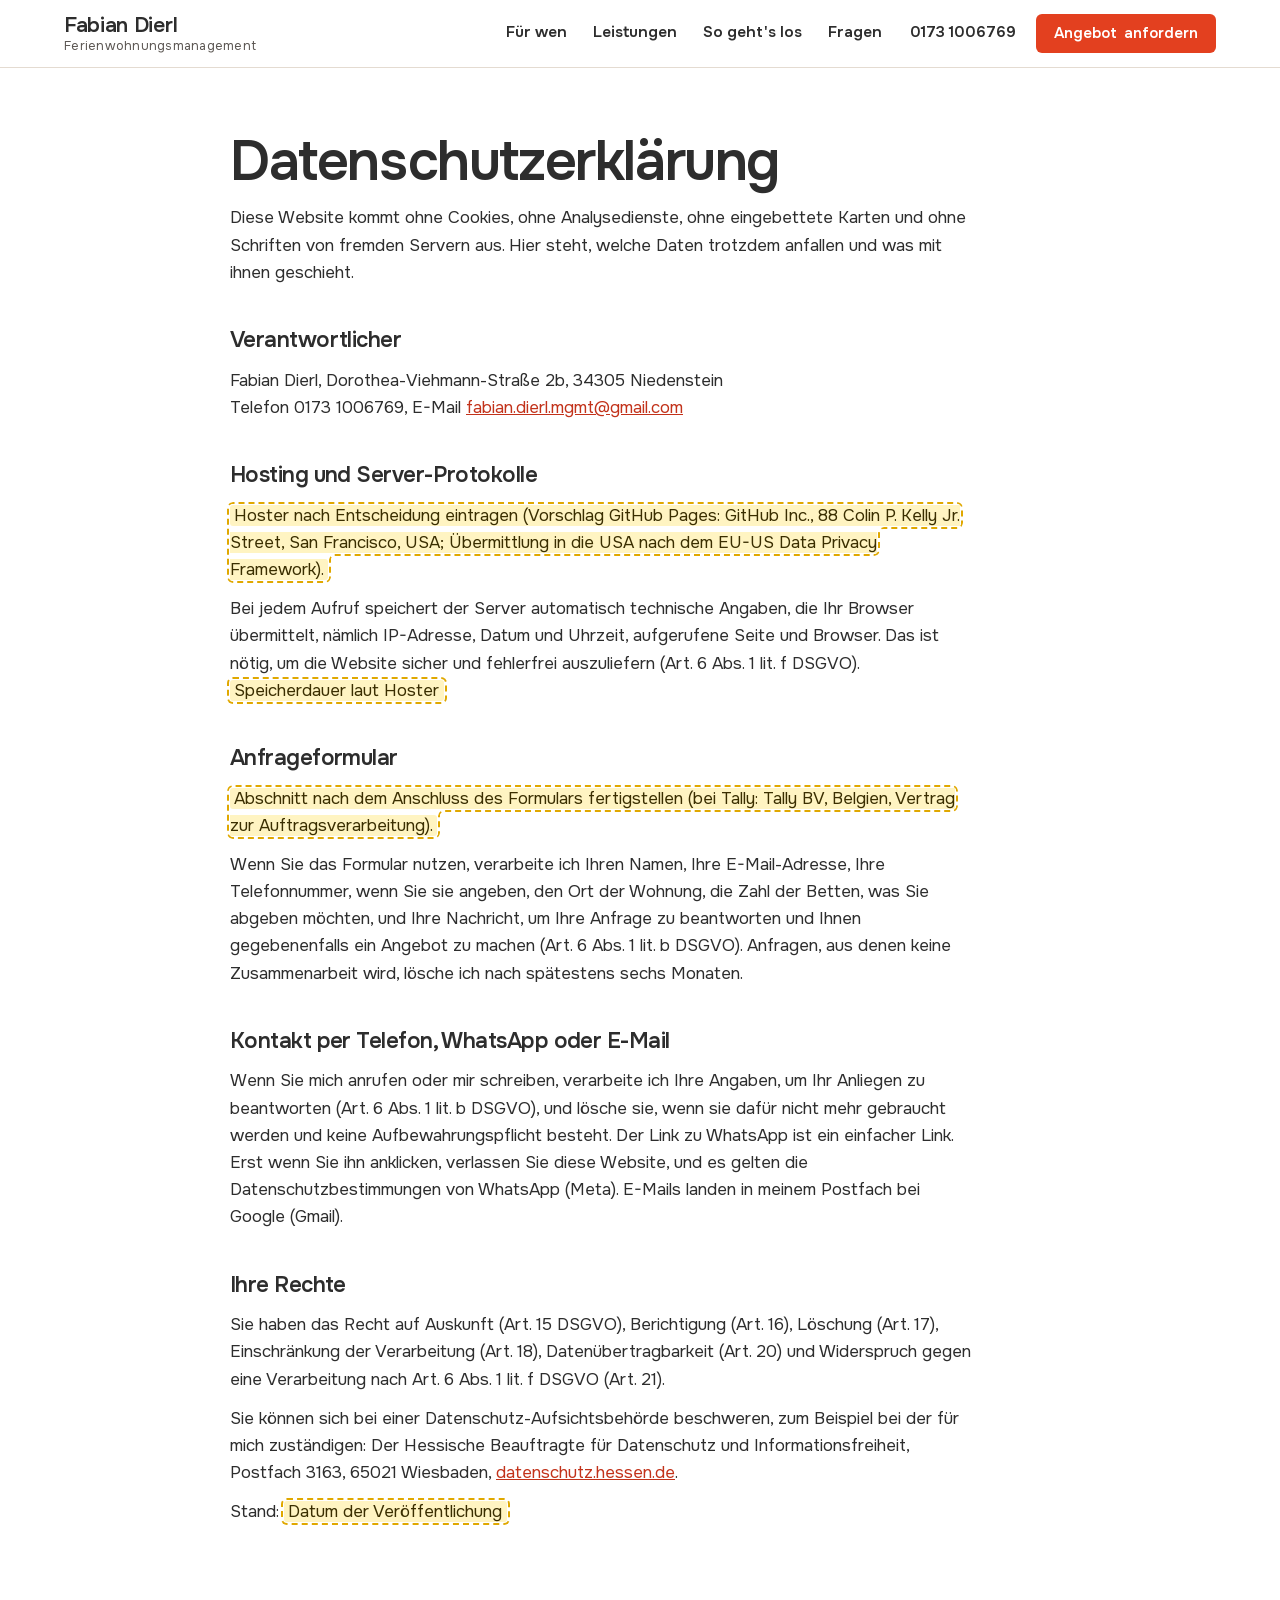
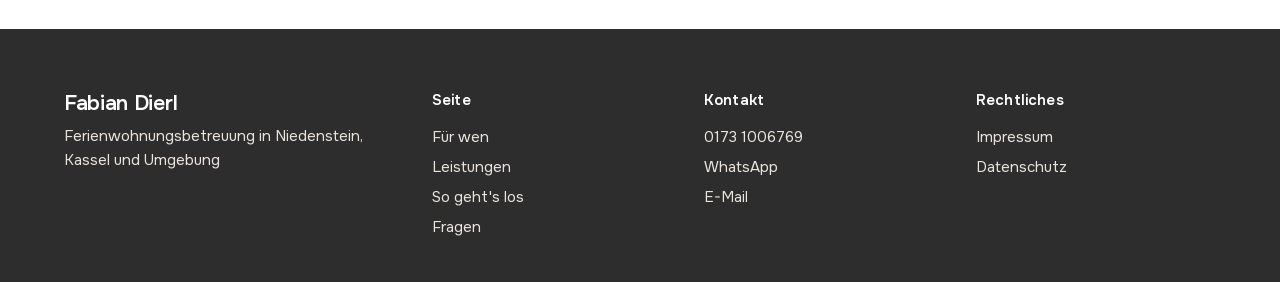
==== datenschutz.html @ 7e33e14a "Vorschau der Website für Fabian Dierl Co-Authored-By: Claude Opus 5.5 <noreply@anthropic.com>" ====
<!doctype html>
<html lang="de">
<head>
<meta charset="utf-8">
<meta name="viewport" content="width=device-width, initial-scale=1, viewport-fit=cover">
<title>Datenschutzerklärung | Fabian Dierl</title>
<meta name="robots" content="noindex">
<link rel="icon" href="favicon.svg" type="image/svg+xml">
<meta name="theme-color" content="#ffffff">
<link rel="stylesheet" href="bude.css">
</head>
<body>
<a class="skip" href="#inhalt">Zum Inhalt</a>
<header class="nav ist-unten">
  <a class="marke" href="index.html" aria-label="Fabian Dierl, zur Startseite">
    <span class="marke__name">Fabian Dierl</span>
    <span class="marke__zusatz">Ferienwohnungsmanagement</span>
  </a>
  <nav class="nav__links" aria-label="Hauptmenü">
    <a href="index.html#wege">Für wen</a>
    <a href="index.html#leistungen">Leistungen</a>
    <a href="index.html#ablauf">So geht's los</a>
    <a href="index.html#fragen">Fragen</a>
  </nav>
  <div class="nav__aktion">
    <a class="nav__tel" href="tel:+491731006769">0173 1006769</a>
    <a class="knopf knopf--klein" href="index.html#anfrage">Angebot<span class="nav__lang"> anfordern</span></a>
  </div>
</header>
<main id="inhalt">
  <section class="recht">
    <div class="wrap schmal">
    <h1>Datenschutzerklärung</h1>
    <p>Diese Website kommt ohne Cookies, ohne Analysedienste, ohne eingebettete Karten und ohne Schriften von fremden Servern aus. Hier steht, welche Daten trotzdem anfallen und was mit ihnen geschieht.</p>

    <h2>Verantwortlicher</h2>
    <p>Fabian Dierl, Dorothea-Viehmann-Straße 2b, 34305 Niedenstein<br>Telefon 0173 1006769, E-Mail <a href="mailto:fabian.dierl.mgmt@gmail.com">fabian.dierl.mgmt@gmail.com</a></p>

    <h2>Hosting und Server-Protokolle</h2>
    <p><span class="luecke">Hoster nach Entscheidung eintragen (Vorschlag GitHub Pages: GitHub Inc., 88 Colin P. Kelly Jr. Street, San Francisco, USA; Übermittlung in die USA nach dem EU-US Data Privacy Framework).</span></p>
    <p>Bei jedem Aufruf speichert der Server automatisch technische Angaben, die Ihr Browser übermittelt, nämlich IP-Adresse, Datum und Uhrzeit, aufgerufene Seite und Browser. Das ist nötig, um die Website sicher und fehlerfrei auszuliefern (Art. 6 Abs. 1 lit. f DSGVO). <span class="luecke">Speicherdauer laut Hoster</span></p>

    <h2>Anfrageformular</h2>
    <p><span class="luecke">Abschnitt nach dem Anschluss des Formulars fertigstellen (bei Tally: Tally BV, Belgien, Vertrag zur Auftragsverarbeitung).</span></p>
    <p>Wenn Sie das Formular nutzen, verarbeite ich Ihren Namen, Ihre E-Mail-Adresse, Ihre Telefonnummer, wenn Sie sie angeben, den Ort der Wohnung, die Zahl der Betten, was Sie abgeben möchten, und Ihre Nachricht, um Ihre Anfrage zu beantworten und Ihnen gegebenenfalls ein Angebot zu machen (Art. 6 Abs. 1 lit. b DSGVO). Anfragen, aus denen keine Zusammenarbeit wird, lösche ich nach spätestens sechs Monaten.</p>

    <h2>Kontakt per Telefon, WhatsApp oder E-Mail</h2>
    <p>Wenn Sie mich anrufen oder mir schreiben, verarbeite ich Ihre Angaben, um Ihr Anliegen zu beantworten (Art. 6 Abs. 1 lit. b DSGVO), und lösche sie, wenn sie dafür nicht mehr gebraucht werden und keine Aufbewahrungspflicht besteht. Der Link zu WhatsApp ist ein einfacher Link. Erst wenn Sie ihn anklicken, verlassen Sie diese Website, und es gelten die Datenschutzbestimmungen von WhatsApp (Meta). E-Mails landen in meinem Postfach bei Google (Gmail).</p>

    <h2>Ihre Rechte</h2>
    <p>Sie haben das Recht auf Auskunft (Art. 15 DSGVO), Berichtigung (Art. 16), Löschung (Art. 17), Einschränkung der Verarbeitung (Art. 18), Datenübertragbarkeit (Art. 20) und Widerspruch gegen eine Verarbeitung nach Art. 6 Abs. 1 lit. f DSGVO (Art. 21).</p>
    <p>Sie können sich bei einer Datenschutz-Aufsichtsbehörde beschweren, zum Beispiel bei der für mich zuständigen: Der Hessische Beauftragte für Datenschutz und Informationsfreiheit, Postfach 3163, 65021 Wiesbaden, <a href="https://datenschutz.hessen.de">datenschutz.hessen.de</a>.</p>
    <p>Stand: <span class="luecke">Datum der Veröffentlichung</span></p>
    </div>
  </section>
</main>
<footer class="fuss">
  <div class="wrap fuss__spalten">
    <div>
      <p class="marke__name">Fabian Dierl</p>
      <p>Ferienwohnungsbetreuung in Niedenstein, Kassel und Umgebung</p>
    </div>
    <div>
      <h3>Seite</h3>
      <a href="index.html#wege">Für wen</a><a href="index.html#leistungen">Leistungen</a><a href="index.html#ablauf">So geht's los</a><a href="index.html#fragen">Fragen</a>
    </div>
    <div>
      <h3>Kontakt</h3>
      <a href="tel:+491731006769">0173 1006769</a><a href="https://wa.me/491731006769" rel="noopener">WhatsApp</a><a href="mailto:fabian.dierl.mgmt@gmail.com">E-Mail</a>
    </div>
    <div>
      <h3>Rechtliches</h3>
      <a href="impressum.html">Impressum</a><a href="datenschutz.html">Datenschutz</a>
    </div>
  </div>
</footer>
</body>
</html>
---- bude.css ----
/* Fabian Dierl, Fassung 17.11.2026: Aufbau nach houst.com, Stil nach superbude.com
   (weißer Grund, Markerschrift in Großbuchstaben, ein kräftiges Rot, gezeichnete Figur, rote Leiste unten).
   Schriften lokal, kein Abruf bei fremden Servern. */

@font-face { font-family: "Onest"; font-weight: 400 600; font-display: swap; src: url(schriften/Onest-latin.woff2) format("woff2");
  unicode-range: U+0000-00FF, U+0131, U+0152-0153, U+02BB-02BC, U+02C6, U+02DA, U+02DC, U+0304, U+0308, U+0329, U+2000-206F, U+20AC, U+2122, U+2191, U+2193, U+2212, U+2215, U+FEFF, U+FFFD; }
@font-face { font-family: "Onest"; font-weight: 400 600; font-display: swap; src: url(schriften/Onest-latin-ext.woff2) format("woff2");
  unicode-range: U+0100-02BA, U+02BD-02C5, U+02C7-02CC, U+02CE-02D7, U+02DD-02FF, U+1E00-1E9F, U+2020, U+20A0-20AB, U+20AD-20C4, U+2113, U+2C60-2C7F, U+A720-A7FF; }

:root {
  --rot: #e3401f;          /* Akzent, Knöpfe, Leiste */
  --rot-dunkel: #c2321a;
  --tinte: #2d2d2d;        /* Schrift, Fuß */
  --grau: #5c5753;
  --sand: #f7f1ea;         /* zweite Fläche */
  --linie: #e4dbd1;
  --weiss: #fff;
  --titel: "Onest", system-ui, -apple-system, "Segoe UI", sans-serif;
  --text: "Onest", system-ui, -apple-system, "Segoe UI", sans-serif;
  --rand: clamp(16px, 5vw, 64px);
  --breite: 1180px;
  --leiste-h: 0px;
  color-scheme: light;
}

*, *::before, *::after { box-sizing: border-box; }
html { scroll-behavior: smooth; scroll-padding-top: 90px; -webkit-text-size-adjust: 100%; }
body { margin: 0; background: var(--weiss); color: var(--tinte); font: 400 17px/1.6 var(--text); padding-bottom: var(--leiste-h); overflow-x: clip; }
img { max-width: 100%; height: auto; display: block; }
a { color: inherit; }
h1, h2 { font-family: var(--titel); font-weight: 600; letter-spacing: -.025em; line-height: 1.08; margin: 0; text-wrap: balance; }
h2 { font-size: clamp(30px, 4.2vw, 52px); }
h3 { font: 600 20px/1.3 var(--text); margin: 0; }
p { margin: 0; }
.sr { position: absolute; width: 1px; height: 1px; overflow: hidden; clip: rect(0 0 0 0); white-space: nowrap; }
.skip { position: absolute; left: 12px; top: -60px; background: var(--tinte); color: #fff; padding: 10px 14px; z-index: 50; border-radius: 6px; }
.skip:focus { top: 12px; }
:focus-visible { outline: 3px solid var(--rot); outline-offset: 3px; }

.wrap { width: min(var(--breite), 100% - 2 * var(--rand)); margin-inline: auto; }
.schmal { width: min(820px, 100% - 2 * var(--rand)); }

/* Knöpfe: kantig mit kleinem Radius, treten beim Überfahren hervor, drücken beim Klick */
.knopf { display: inline-flex; align-items: center; justify-content: center; gap: .5em; background: var(--rot); color: #fff; text-decoration: none; font: 600 17px/1 var(--text);
  padding: 17px 26px; border: 0; border-radius: 6px; cursor: pointer; transition: background .15s ease, transform .12s ease; }
.knopf:hover { background: var(--rot-dunkel); transform: translateY(-2px); }
.knopf:active { transform: translateY(1px); }
.knopf--klein { padding: 12px 18px; font-size: 15px; }
.knopf--breit { width: 100%; }
.knopf--weiss { background: #fff; color: var(--rot); }
.knopf--weiss:hover { background: #fff3ef; }

/* Leiste ganz oben mit vier Fakten (Superbude: Bewertung, Bestpreis, Storno) */
.ticker { background: var(--sand); border-bottom: 1px solid var(--linie); font-size: 14px; overflow: hidden; }
.ticker__band { display: flex; justify-content: center; gap: 44px; padding: 9px var(--rand); white-space: nowrap; }
.ticker__band span { color: var(--rot); margin-right: 4px; }
@media (max-width: 1100px) {
  .ticker__band { justify-content: flex-start; width: max-content; animation: laufen 32s linear infinite; }
  .ticker__band::after { content: ""; }
}
@keyframes laufen { from { transform: translateX(0); } to { transform: translateX(-50%); } }

/* Kopf */
.nav { position: sticky; top: 0; z-index: 30; display: flex; align-items: center; gap: 28px; padding: 14px var(--rand); background: rgba(255,255,255,.96); border-bottom: 1px solid transparent; transition: border-color .2s; }
.nav.ist-unten { border-bottom-color: var(--linie); }
.marke { text-decoration: none; display: grid; line-height: 1; }
.marke__name { font: 600 21px/1 var(--titel); letter-spacing: -.015em; }
.marke__zusatz { font-size: 12.5px; color: var(--grau); margin-top: 4px; letter-spacing: .02em; }
.nav__links { display: flex; gap: 26px; margin-left: auto; }
.nav__links a, .nav__tel { text-decoration: none; font-weight: 600; font-size: 15.5px; background: linear-gradient(var(--rot), var(--rot)) 0 100% / 0 2px no-repeat; transition: background-size .2s ease; padding-bottom: 2px; }
.nav__links a:hover, .nav__tel:hover { background-size: 100% 2px; }
.nav__aktion { display: flex; align-items: center; gap: 20px; }
@media (max-width: 980px) { .nav__links { display: none; } .nav__aktion { margin-left: auto; } }
@media (max-width: 560px) { .nav__tel { display: none; } .nav .knopf--klein { white-space: nowrap; padding: 10px 12px; font-size: 14px; } .marke__name { font-size: 19px; } .nav { padding-block: 10px; } }

/* Start: Foto über die ganze Breite, weiße Karte mit Anfrage (Houst) */
.start { position: relative; min-height: min(760px, calc(100svh - 110px)); display: flex; align-items: center; padding: 48px var(--rand); }
.start__bild { position: absolute; inset: 0; width: 100%; height: 100%; object-fit: cover; object-position: 60% 50%; }
.start__karte { position: relative; background: #fff; width: min(600px, 100%); padding: 40px 40px 32px; border-radius: 10px; margin-left: max(0px, calc((100% - var(--breite)) / 2)); }
.start h1 { font-size: clamp(32px, 3.5vw, 50px); }
.start__lead { margin-top: 16px; font-size: 18px; color: var(--grau); }
.schnell { margin-top: 24px; border-top: 2px dashed var(--linie); padding-top: 20px; }
.schnell__frage { font-weight: 600; margin-bottom: 12px; }
.schnell__felder { display: grid; grid-template-columns: 1fr auto; gap: 12px; margin-bottom: 14px; }
.schnell__tel { margin-top: 12px; font-size: 15px; color: var(--grau); text-align: center; }
.schnell__tel a { color: var(--tinte); font-weight: 600; }
@media (max-width: 720px) {
  .start { display: block; padding: 0; min-height: 0; }
  .start__bild { position: static; height: 190px; }
  .start__karte { width: auto; margin: -36px 12px 0; padding: 22px 18px 20px; }
  .start h1 { font-size: 30px; }
  .start__lead { font-size: 16px; margin-top: 10px; }
  .schnell { margin-top: 14px; padding-top: 12px; }
  .schnell__frage { margin-bottom: 8px; }
  .schnell__tel { margin-top: 8px; }
}
@media (max-width: 380px) { .schnell__felder { grid-template-columns: 1fr; } .nav__lang { display: none; } }
@media (min-width: 721px) and (max-height: 760px) {
  .start { min-height: 0; padding-block: 20px; }
  .start__karte { padding: 22px 30px 16px; width: min(640px, 100%); }
  .start h1 { font-size: 36px; }
  .start__lead { font-size: 16.5px; margin-top: 10px; }
  .schnell { margin-top: 14px; padding-top: 12px; }
  .schnell__frage { margin-bottom: 8px; }
  .schnell__tel { margin-top: 8px; }
}

/* Felder */
.feld { display: grid; gap: 6px; font-size: 14px; font-weight: 600; }
.feld input, .feld select, .feld textarea { font: 400 16px/1.4 var(--text); color: var(--tinte); width: 100%; padding: 13px 14px; border: 2px solid var(--linie); border-radius: 6px; background: #fff; }
.feld select { appearance: none; background: #fff url("data:image/svg+xml,%3Csvg xmlns='http://www.w3.org/2000/svg' width='14' height='9'%3E%3Cpath d='M1 1l6 6 6-6' fill='none' stroke='%232d2d2d' stroke-width='2'/%3E%3C/svg%3E") no-repeat right 14px center; padding-right: 38px; }
.feld input:focus, .feld select:focus, .feld textarea:focus { border-color: var(--tinte); outline: none; }
.zaehler { display: flex; align-items: center; border: 2px solid var(--linie); border-radius: 6px; background: #fff; height: 50px; }
.zaehler button { width: 46px; height: 100%; border: 0; background: none; font: 600 22px/1 var(--text); color: var(--tinte); cursor: pointer; border-radius: 4px; }
.zaehler button:hover { color: var(--rot); }
.zaehler button:disabled { color: #c9c1b8; cursor: default; }
.zaehler output { min-width: 38px; text-align: center; font: 600 18px/1 var(--text); }

/* Rotes Band: was wegfällt, Zeile für Zeile durchgestrichen */
.band--rot { background: var(--rot); color: #fff; padding: clamp(64px, 9vw, 110px) 0; }
.weg { display: grid; grid-template-columns: 1fr 1.3fr; gap: 48px; align-items: start; }
.weg h2 { color: #fff; }
.weg__liste { list-style: none; margin: 0; padding: 0; font-size: clamp(20px, 2.3vw, 27px); line-height: 1.35; }
.weg__liste li { padding: 6px 0; text-decoration: line-through; text-decoration-thickness: 3px; text-decoration-color: rgba(255,255,255,.9); }
.weg__liste.ist-bereit li { text-decoration-color: transparent; transition: text-decoration-color .45s ease, opacity .45s ease; }
.weg__liste.ist-bereit li.ist-weg { text-decoration-color: rgba(255,255,255,.9); opacity: .75; }
.weg__schluss { grid-column: 2; font: 600 clamp(30px, 3.6vw, 44px)/1.1 var(--titel); letter-spacing: -.015em; margin-top: -24px; }
@media (max-width: 820px) { .weg { grid-template-columns: 1fr; gap: 24px; } .weg__schluss { grid-column: 1; margin-top: 0; } }

/* Abschnitte */
.abschnitt { padding: clamp(72px, 10vw, 128px) 0; }
.abschnitt--sand { background: var(--sand); }
.abschnitt h2 { text-align: center; }
.vorspann { max-width: 640px; margin: 18px auto 0; text-align: center; font-size: 18.5px; color: var(--grau); }

/* Reiter: drei Lagen */
.reiter { margin-top: 44px; }
.reiter__leiste { display: flex; justify-content: center; gap: 8px; flex-wrap: wrap; border-bottom: 2px solid var(--linie); }
.reiter__leiste button { font: 600 17px/1.2 var(--text); color: var(--grau); background: none; border: 0; padding: 14px 18px; margin-bottom: -2px; border-bottom: 4px solid transparent; cursor: pointer; }
.reiter__leiste button:hover { color: var(--tinte); }
.reiter__leiste button[aria-selected="true"] { color: var(--tinte); border-bottom-color: var(--rot); }
.reiter__feld { display: grid; grid-template-columns: 1fr 1fr; gap: clamp(28px, 5vw, 64px); align-items: center; padding-top: 48px; }
.reiter__feld[hidden] { display: none; }
.reiter__feld img { width: 100%; aspect-ratio: 4 / 3; object-fit: cover; border-radius: 10px; }
.reiter__text h3 { font: 600 clamp(26px, 2.6vw, 32px)/1.15 var(--titel); letter-spacing: -.015em; }
.reiter__geld { margin: 20px 0 26px; padding-left: 16px; border-left: 4px solid var(--rot); color: var(--grau); }
@media (max-width: 820px) {
  .reiter__feld { grid-template-columns: 1fr; padding-top: 28px; }
  .reiter__feld img { order: -1; aspect-ratio: 3 / 2; }
  .reiter__leiste { justify-content: flex-start; flex-wrap: nowrap; overflow-x: auto; scrollbar-width: none; }
  .reiter__leiste button { white-space: nowrap; padding-inline: 12px; font-size: 16px; }
}

/* Liste mit gezeichnetem roten Strich vor jedem Punkt */
.haken { list-style: none; margin: 20px 0 0; padding: 0; display: grid; gap: 12px; }
.haken li { position: relative; padding-left: 34px; }
.haken li::before { content: ""; position: absolute; left: 0; top: .5em; width: 20px; height: 12px;
  background: url("data:image/svg+xml,%3Csvg xmlns='http://www.w3.org/2000/svg' viewBox='0 0 20 12'%3E%3Cpath d='M2 6l5 4.5L18 1.5' fill='none' stroke='%23e3401f' stroke-width='2.4'/%3E%3C/svg%3E") no-repeat center / contain; }

/* Leistungen: Raster mit runden Strich-Symbolen (Superbude: What we are made of) */
.raster { list-style: none; margin: 56px 0 0; padding: 0; display: grid; grid-template-columns: repeat(3, 1fr); gap: 44px 40px; }
.raster li { text-align: center; }
.raster h3 { margin-top: 14px; font: 600 20px/1.2 var(--titel); letter-spacing: -.015em; }
.raster p { margin-top: 8px; color: var(--grau); max-width: 30ch; margin-inline: auto; }
.ikon { width: 74px; height: 74px; padding: 14px; border-radius: 50%; background: var(--tinte); fill: none; stroke: #fff; stroke-width: 2.6; stroke-linecap: round; stroke-linejoin: round; transition: transform .2s ease, background .2s ease; }
.raster li:hover .ikon { background: var(--rot); }
.ikon--klein { width: 40px; height: 40px; padding: 8px; flex: none; }
@media (max-width: 860px) { .raster { grid-template-columns: repeat(2, 1fr); gap: 36px 20px; } }
@media (max-width: 480px) { .raster { grid-template-columns: 1fr; } }

/* Stimmen */
.stimme { max-width: 820px; margin: 44px auto 0; text-align: center; }
.stimme blockquote { margin: 0; }
.stimme blockquote p { font: 500 clamp(21px, 2.2vw, 27px)/1.45 var(--titel); letter-spacing: -.01em; text-wrap: pretty; }
.stimme figcaption { margin-top: 22px; color: var(--grau); }
.stimme figcaption b { display: block; color: var(--tinte); font-size: 18px; }

/* Zwei Spalten */
.zwei { display: grid; grid-template-columns: 1.1fr .9fr; gap: clamp(32px, 6vw, 80px); align-items: center; }
.zwei h2, .zwei .vorspann { text-align: left; margin-left: 0; }
.zwei__bild { width: 100%; aspect-ratio: 4 / 5; object-fit: cover; border-radius: 10px; }
.listen { display: grid; grid-template-columns: 1fr 1fr; gap: 28px; margin-top: 34px; }
.listen h3 { font: 600 19px/1.25 var(--titel); letter-spacing: -.015em; }
@media (max-width: 900px) { .zwei { grid-template-columns: 1fr; } .zwei__bild { aspect-ratio: 3 / 2; } }
@media (max-width: 560px) { .listen { grid-template-columns: 1fr; } }

/* Ablauf: drei Schritte mit Markerwort statt Nummer */
.schritte { list-style: none; margin: 52px 0 44px; padding: 0; display: grid; grid-template-columns: repeat(3, 1fr); gap: 40px; counter-reset: s; }
.schritte li { position: relative; padding-top: 18px; border-top: 3px solid var(--tinte); }
.schritte h3 { font: 600 26px/1.1 var(--titel); letter-spacing: -.015em; color: var(--rot); }
.schritte p { margin-top: 10px; color: var(--grau); }
#ablauf .wrap { text-align: center; }
#ablauf .schritte { text-align: left; }
@media (max-width: 820px) { .schritte { grid-template-columns: 1fr; gap: 28px; } }

/* Orte groß in Markerschrift */
.orte { margin: 40px auto 0; max-width: 980px; text-align: center; font: 600 clamp(22px, 2.8vw, 34px)/1.45 var(--titel); letter-spacing: -.015em; }
.orte span { color: var(--rot); margin: 0 .2em; }

/* Fragen */
.faq { margin-top: 40px; border-top: 2px solid var(--tinte); }
.faq details { border-bottom: 2px solid var(--linie); }
.faq summary { list-style: none; cursor: pointer; display: flex; justify-content: space-between; gap: 16px; padding: 20px 0; font-weight: 600; font-size: 18.5px; }
.faq summary::-webkit-details-marker { display: none; }
.faq summary::after { content: "+"; font: 400 30px/.8 var(--text); color: var(--rot); transition: transform .2s ease; flex: none; }
.faq details[open] summary::after { transform: rotate(45deg); }
.faq details p { padding: 0 0 22px; color: var(--grau); max-width: 64ch; }

/* Anfrage */
.zwei--anfrage { align-items: start; }
.kontaktwege { display: grid; gap: 14px; margin-top: 30px; }
.kontaktwege a { display: flex; align-items: center; gap: 14px; text-decoration: none; font-weight: 600; font-size: 18px; overflow-wrap: anywhere; }
.kontaktwege a:hover { color: var(--rot); }
.formular { background: #fff; border-radius: 10px; padding: clamp(20px, 3vw, 34px); display: grid; gap: 16px; border: 2px solid var(--tinte); }
.formular__reihe { display: grid; grid-template-columns: 1fr 1fr; gap: 14px; align-items: end; }
.formular__reihe:first-of-type { grid-template-columns: 1fr auto; }
.formular__fehler { color: var(--rot-dunkel); font-weight: 600; }
.klein { font-size: 14px; color: var(--grau); }
@media (max-width: 560px) { .formular__reihe { grid-template-columns: 1fr; } }

/* Schluss */
.schluss { background: var(--rot); color: #fff; text-align: center; padding: clamp(72px, 10vw, 120px) var(--rand); }
.schluss h2 { font-size: clamp(40px, 7vw, 84px); margin-bottom: 30px; }

/* Fuß, dunkelgrau (Superbude) */
.fuss { background: var(--tinte); color: #e9e4de; padding: 64px 0 40px; font-size: 15px; }
.fuss__spalten { display: grid; grid-template-columns: 1.4fr 1fr 1fr 1fr; gap: 32px; }
.fuss h3 { font: 600 15px/1 var(--titel); letter-spacing: .01em; color: #fff; margin-bottom: 14px; }
.fuss a { display: block; text-decoration: none; padding: 3px 0; }
.fuss a:hover { color: #fff; text-decoration: underline; }
.fuss .marke__name { color: #fff; margin-bottom: 10px; }
.fuss__klein { margin-top: 40px; font-size: 13px; color: #b5aea6; }
@media (max-width: 720px) { .fuss__spalten { grid-template-columns: 1fr 1fr; } .fuss__spalten > :first-child { grid-column: 1 / -1; } }

/* Rote Leiste unten (Superbude „Jetzt Preise checken“) */
.leiste { position: fixed; left: 0; right: 0; bottom: 0; z-index: 40; background: var(--rot); color: #fff; display: flex; align-items: center; gap: 18px;
  padding: 12px var(--rand); padding-bottom: max(12px, env(safe-area-inset-bottom)); transform: translateY(110%); transition: transform .3s ease; }
.leiste.ist-da { transform: none; }
.leiste select { font: 600 16px/1 var(--text); color: #fff; background: transparent url("data:image/svg+xml,%3Csvg xmlns='http://www.w3.org/2000/svg' width='14' height='9'%3E%3Cpath d='M1 1l6 6 6-6' fill='none' stroke='white' stroke-width='2'/%3E%3C/svg%3E") no-repeat right 4px center;
  border: 0; appearance: none; padding: 10px 26px 10px 0; cursor: pointer; }
.leiste select option { color: var(--tinte); }
.zaehler--leiste { border: 0; background: rgba(255,255,255,.14); height: 44px; margin-left: auto; }
.zaehler--leiste button, .zaehler--leiste output { color: #fff; }
.zaehler--leiste button:hover { color: #fff; background: rgba(255,255,255,.18); }
.zaehler--leiste button:disabled { color: rgba(255,255,255,.4); background: none; }
.leiste__einheit { font-size: 14px; margin-left: 4px; }
.leiste__los { white-space: nowrap; font: 600 17px/1 var(--text); color: var(--rot); background: #fff; border: 0; border-radius: 6px; padding: 14px 22px; cursor: pointer; transition: transform .12s ease; }
.leiste__los:hover { transform: translateY(-2px); }
.leiste__los:active { transform: translateY(1px); }
.leiste__tel { display: none; color: #fff; font-weight: 600; text-decoration: none; padding: 12px 16px; border: 2px solid rgba(255,255,255,.7); border-radius: 6px; }
@media (max-width: 720px) {
  .leiste__ort, .zaehler--leiste { display: none; }
  .leiste__tel { display: block; }
  .leiste__los { margin-left: auto; flex: 1; }
}

/* Offene Punkte: gelb gestrichelt (Vorgabe des Auftraggebers) */
.luecke { outline: 2px dashed #e0a800; outline-offset: 1px; background: #fff4c2; color: #3a2e00; padding: 0 .25em; border-radius: 3px; }
.luecke-block { background: #fff4c2; outline: 2px dashed #e0a800; outline-offset: 4px; border-radius: 4px; color: #3a2e00; padding: 10px 12px; font-size: 15px; }

/* Unterseiten */
.recht { padding: 64px 0 104px; }
.recht a { color: var(--rot-dunkel); }
.recht h1 { font-size: clamp(36px, 5vw, 56px); }
.recht h2 { font: 600 22px/1.3 var(--text); text-transform: none; margin-top: 40px; }
.recht p, .recht li { max-width: 68ch; margin-top: 12px; }

@media (prefers-reduced-motion: reduce) {
  html { scroll-behavior: auto; }
  *, *::before, *::after { animation: none !important; transition: none !important; }
  .ticker__band { overflow-x: auto; }
}
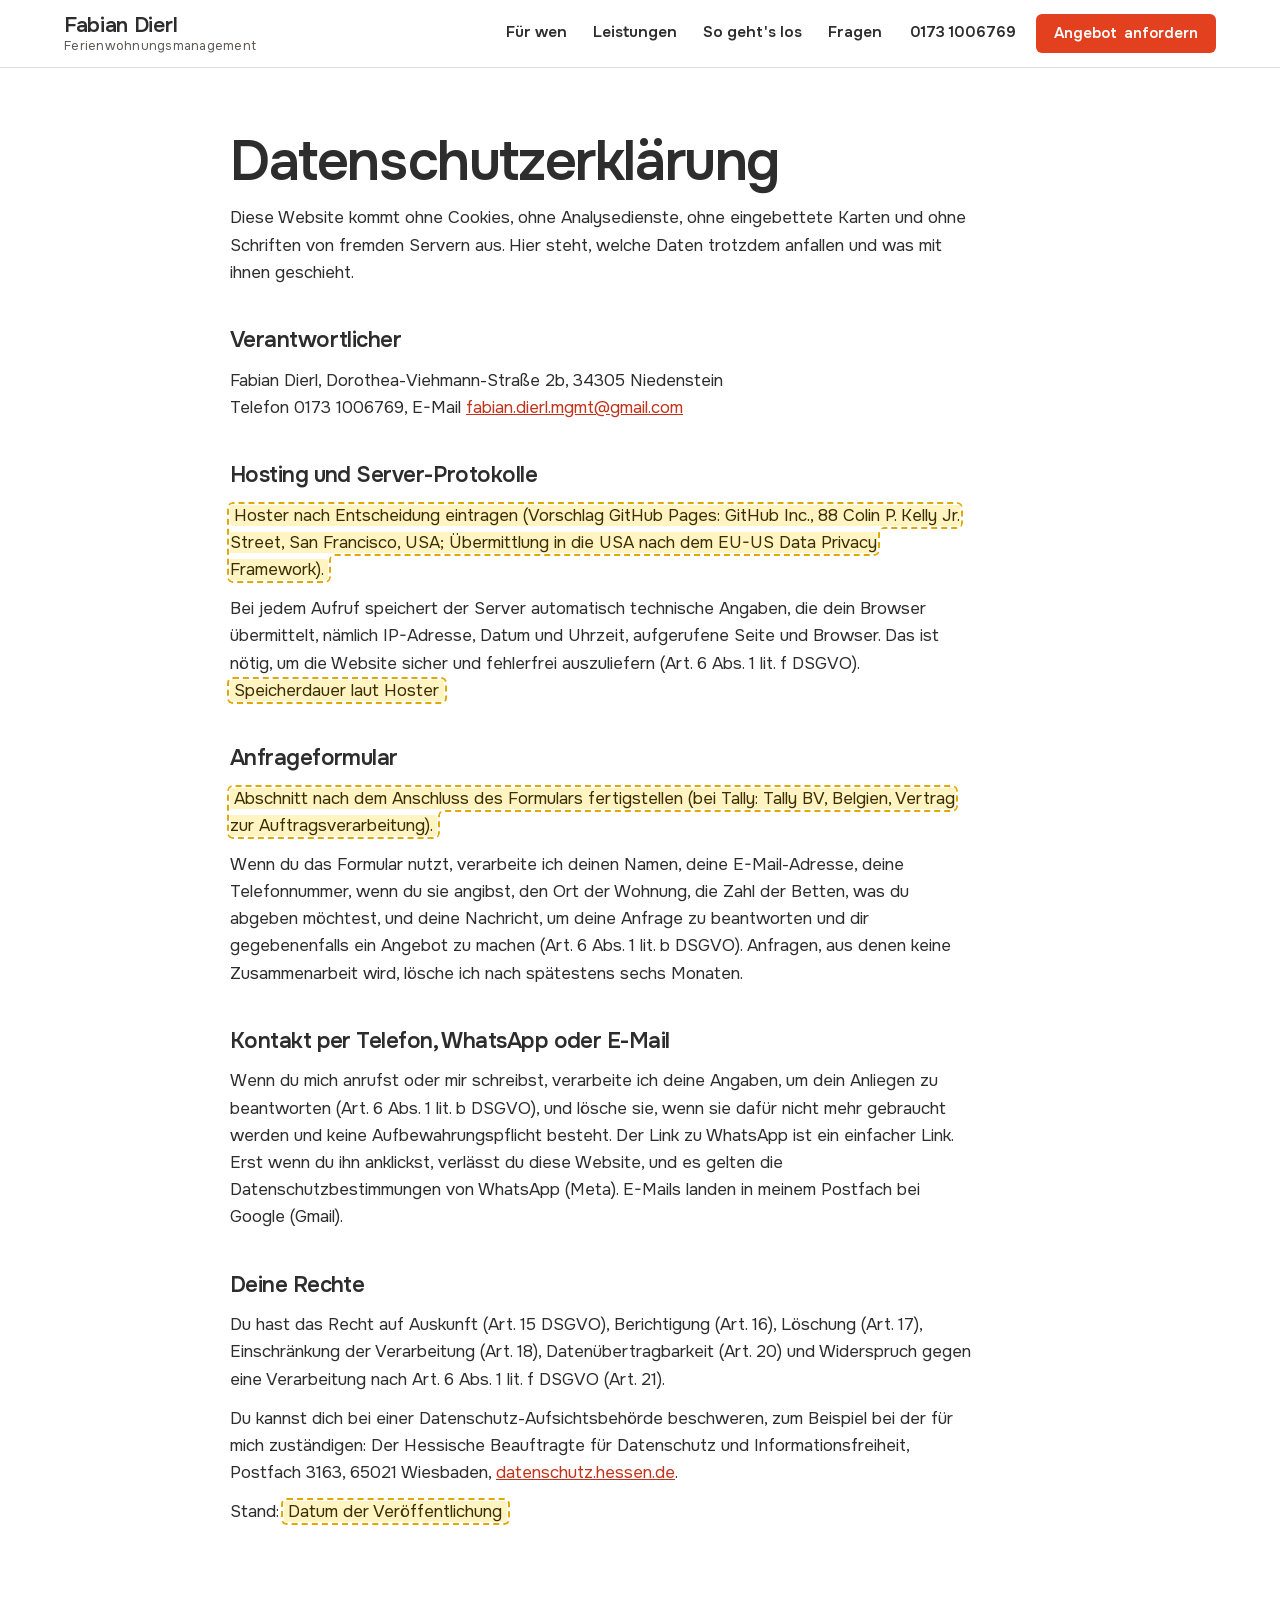
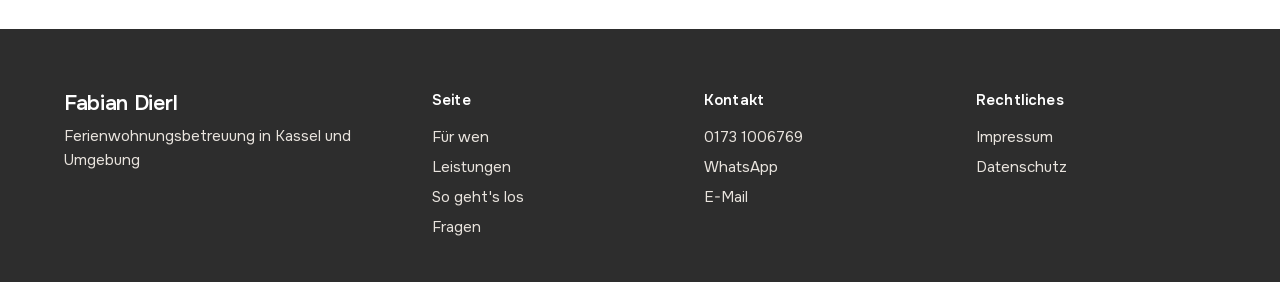
==== commit 3c1b1162: "Du-Form, teils Ich-Form, Wohnort nicht genannt (Fabians Wunsch) Co-Authored-By: Claude Opus 5.5 <nor" ====
--- a/datenschutz.html
+++ b/datenschutz.html
@@ -38,18 +38,18 @@
 
     <h2>Hosting und Server-Protokolle</h2>
     <p><span class="luecke">Hoster nach Entscheidung eintragen (Vorschlag GitHub Pages: GitHub Inc., 88 Colin P. Kelly Jr. Street, San Francisco, USA; Übermittlung in die USA nach dem EU-US Data Privacy Framework).</span></p>
-    <p>Bei jedem Aufruf speichert der Server automatisch technische Angaben, die Ihr Browser übermittelt, nämlich IP-Adresse, Datum und Uhrzeit, aufgerufene Seite und Browser. Das ist nötig, um die Website sicher und fehlerfrei auszuliefern (Art. 6 Abs. 1 lit. f DSGVO). <span class="luecke">Speicherdauer laut Hoster</span></p>
+    <p>Bei jedem Aufruf speichert der Server automatisch technische Angaben, die dein Browser übermittelt, nämlich IP-Adresse, Datum und Uhrzeit, aufgerufene Seite und Browser. Das ist nötig, um die Website sicher und fehlerfrei auszuliefern (Art. 6 Abs. 1 lit. f DSGVO). <span class="luecke">Speicherdauer laut Hoster</span></p>
 
     <h2>Anfrageformular</h2>
     <p><span class="luecke">Abschnitt nach dem Anschluss des Formulars fertigstellen (bei Tally: Tally BV, Belgien, Vertrag zur Auftragsverarbeitung).</span></p>
-    <p>Wenn Sie das Formular nutzen, verarbeite ich Ihren Namen, Ihre E-Mail-Adresse, Ihre Telefonnummer, wenn Sie sie angeben, den Ort der Wohnung, die Zahl der Betten, was Sie abgeben möchten, und Ihre Nachricht, um Ihre Anfrage zu beantworten und Ihnen gegebenenfalls ein Angebot zu machen (Art. 6 Abs. 1 lit. b DSGVO). Anfragen, aus denen keine Zusammenarbeit wird, lösche ich nach spätestens sechs Monaten.</p>
+    <p>Wenn du das Formular nutzt, verarbeite ich deinen Namen, deine E-Mail-Adresse, deine Telefonnummer, wenn du sie angibst, den Ort der Wohnung, die Zahl der Betten, was du abgeben möchtest, und deine Nachricht, um deine Anfrage zu beantworten und dir gegebenenfalls ein Angebot zu machen (Art. 6 Abs. 1 lit. b DSGVO). Anfragen, aus denen keine Zusammenarbeit wird, lösche ich nach spätestens sechs Monaten.</p>
 
     <h2>Kontakt per Telefon, WhatsApp oder E-Mail</h2>
-    <p>Wenn Sie mich anrufen oder mir schreiben, verarbeite ich Ihre Angaben, um Ihr Anliegen zu beantworten (Art. 6 Abs. 1 lit. b DSGVO), und lösche sie, wenn sie dafür nicht mehr gebraucht werden und keine Aufbewahrungspflicht besteht. Der Link zu WhatsApp ist ein einfacher Link. Erst wenn Sie ihn anklicken, verlassen Sie diese Website, und es gelten die Datenschutzbestimmungen von WhatsApp (Meta). E-Mails landen in meinem Postfach bei Google (Gmail).</p>
+    <p>Wenn du mich anrufst oder mir schreibst, verarbeite ich deine Angaben, um dein Anliegen zu beantworten (Art. 6 Abs. 1 lit. b DSGVO), und lösche sie, wenn sie dafür nicht mehr gebraucht werden und keine Aufbewahrungspflicht besteht. Der Link zu WhatsApp ist ein einfacher Link. Erst wenn du ihn anklickst, verlässt du diese Website, und es gelten die Datenschutzbestimmungen von WhatsApp (Meta). E-Mails landen in meinem Postfach bei Google (Gmail).</p>
 
-    <h2>Ihre Rechte</h2>
-    <p>Sie haben das Recht auf Auskunft (Art. 15 DSGVO), Berichtigung (Art. 16), Löschung (Art. 17), Einschränkung der Verarbeitung (Art. 18), Datenübertragbarkeit (Art. 20) und Widerspruch gegen eine Verarbeitung nach Art. 6 Abs. 1 lit. f DSGVO (Art. 21).</p>
-    <p>Sie können sich bei einer Datenschutz-Aufsichtsbehörde beschweren, zum Beispiel bei der für mich zuständigen: Der Hessische Beauftragte für Datenschutz und Informationsfreiheit, Postfach 3163, 65021 Wiesbaden, <a href="https://datenschutz.hessen.de">datenschutz.hessen.de</a>.</p>
+    <h2>Deine Rechte</h2>
+    <p>Du hast das Recht auf Auskunft (Art. 15 DSGVO), Berichtigung (Art. 16), Löschung (Art. 17), Einschränkung der Verarbeitung (Art. 18), Datenübertragbarkeit (Art. 20) und Widerspruch gegen eine Verarbeitung nach Art. 6 Abs. 1 lit. f DSGVO (Art. 21).</p>
+    <p>Du kannst dich bei einer Datenschutz-Aufsichtsbehörde beschweren, zum Beispiel bei der für mich zuständigen: Der Hessische Beauftragte für Datenschutz und Informationsfreiheit, Postfach 3163, 65021 Wiesbaden, <a href="https://datenschutz.hessen.de">datenschutz.hessen.de</a>.</p>
     <p>Stand: <span class="luecke">Datum der Veröffentlichung</span></p>
     </div>
   </section>
@@ -58,7 +58,7 @@
   <div class="wrap fuss__spalten">
     <div>
       <p class="marke__name">Fabian Dierl</p>
-      <p>Ferienwohnungsbetreuung in Niedenstein, Kassel und Umgebung</p>
+      <p>Ferienwohnungsbetreuung in Kassel und Umgebung</p>
     </div>
     <div>
       <h3>Seite</h3>
